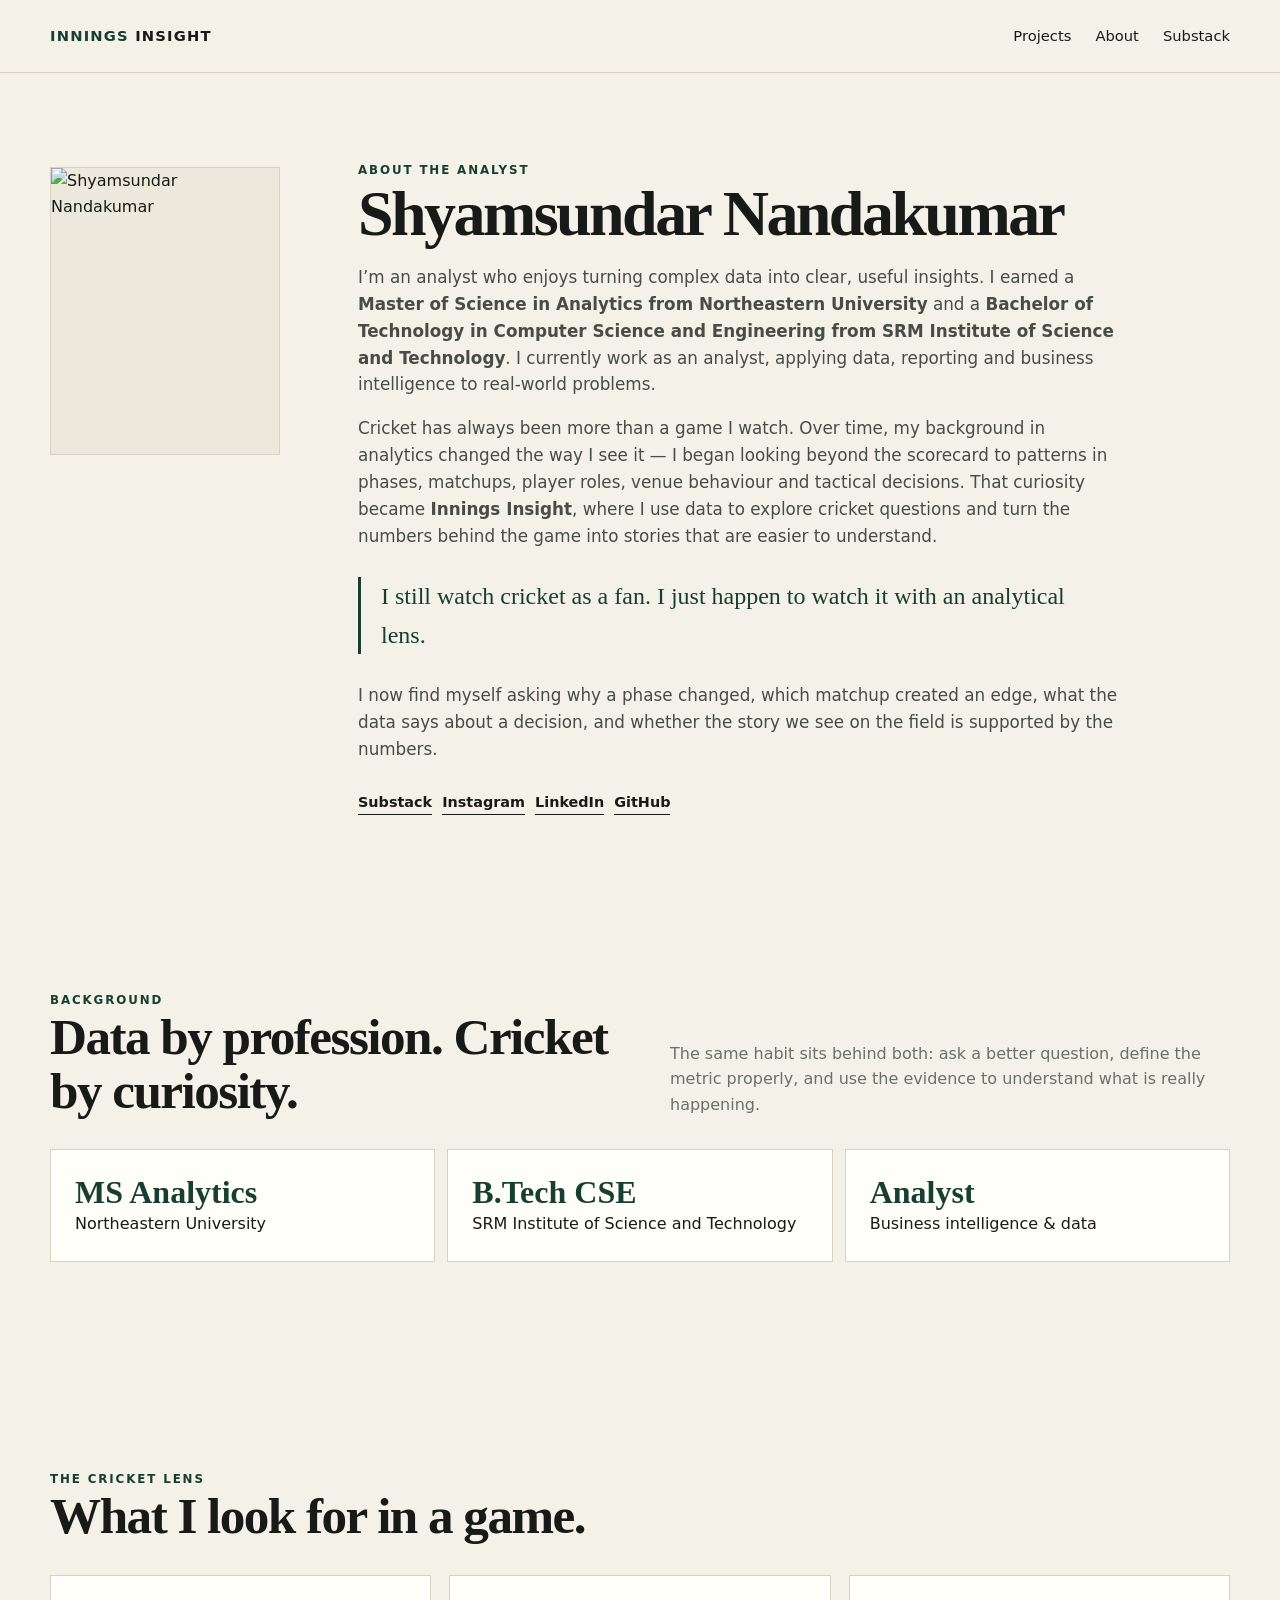
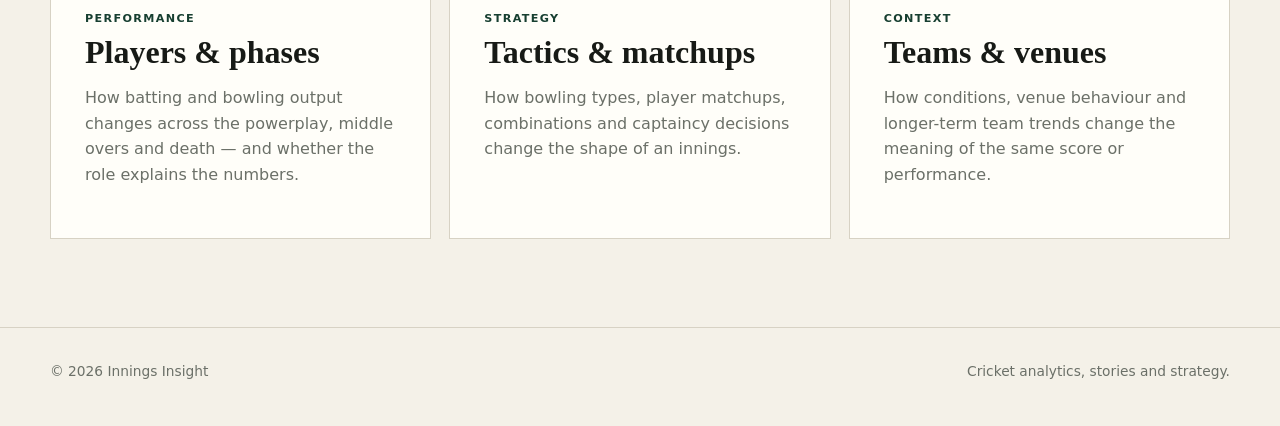
==== site/about.html @ 812b02ba "Bump portrait cache to final image" ====
<!doctype html><html lang="en"><head><meta charset="utf-8"><meta name="viewport" content="width=device-width,initial-scale=1"><title>About — Innings Insight</title><meta name="description" content="About Shyamsundar Nandakumar, analyst and creator of Innings Insight."><link rel="stylesheet" href="styles.css"><style>.about-copy>p,.about-copy>.quote{display:block!important}.about-copy h1:after{content:none!important;display:none!important}.about-grid{grid-template-columns:260px 1fr!important;gap:48px!important;align-items:start!important}.portrait{display:block!important;width:230px!important;height:288px!important;aspect-ratio:auto!important;object-fit:cover!important;object-position:center 30%!important;border:1px solid var(--line)!important;background:var(--paper-2)!important;margin-top:6px!important}.about-copy h1{font-size:clamp(3rem,5vw,5rem)!important}.about-copy p{max-width:760px}.quote{max-width:720px}@media(max-width:900px){.about-grid{grid-template-columns:1fr!important}.portrait{width:210px!important;height:263px!important;margin-bottom:10px!important}}</style></head><body><nav class="nav"><div class="wrap nav-inner"><a class="brand" href="index.html"><span>Innings</span> Insight</a><div class="nav-links"><a href="projects.html">Projects</a><a href="about.html">About</a><a href="https://inningsinsiders.substack.com/" target="_blank" rel="noreferrer">Substack</a></div></div></nav><main><section><div class="wrap about-grid"><div><img class="portrait" src="profile.jpg?v=5" alt="Shyamsundar Nandakumar"></div><div class="about-copy"><div class="eyebrow">About the analyst</div><h1>Shyamsundar Nandakumar</h1><p>I’m an analyst who enjoys turning complex data into clear, useful insights. I earned a <strong>Master of Science in Analytics from Northeastern University</strong> and a <strong>Bachelor of Technology in Computer Science and Engineering from SRM Institute of Science and Technology</strong>. I currently work as an analyst, applying data, reporting and business intelligence to real-world problems.</p><p>Cricket has always been more than a game I watch. Over time, my background in analytics changed the way I see it — I began looking beyond the scorecard to patterns in phases, matchups, player roles, venue behaviour and tactical decisions. That curiosity became <strong>Innings Insight</strong>, where I use data to explore cricket questions and turn the numbers behind the game into stories that are easier to understand.</p><div class="quote">I still watch cricket as a fan. I just happen to watch it with an analytical lens.</div><p>I now find myself asking why a phase changed, which matchup created an edge, what the data says about a decision, and whether the story we see on the field is supported by the numbers.</p><div class="social-row"><a href="https://inningsinsiders.substack.com/" target="_blank" rel="noreferrer">Substack</a><a href="https://www.instagram.com/inningsinsiders" target="_blank" rel="noreferrer">Instagram</a><a href="https://www.linkedin.com/in/shyamsundar-nandakumar/" target="_blank" rel="noreferrer">LinkedIn</a><a href="https://github.com/shyamsundar0910/innings-insight" target="_blank" rel="noreferrer">GitHub</a></div></div></div></section><section><div class="wrap"><div class="section-head"><div><div class="eyebrow">Background</div><h2>Data by profession. Cricket by curiosity.</h2></div><p>The same habit sits behind both: ask a better question, define the metric properly, and use the evidence to understand what is really happening.</p></div><div class="kpi-grid"><div class="kpi"><strong>MS Analytics</strong><span>Northeastern University</span></div><div class="kpi"><strong>B.Tech CSE</strong><span>SRM Institute of Science and Technology</span></div><div class="kpi"><strong>Analyst</strong><span>Business intelligence &amp; data</span></div></div></div></section><section><div class="wrap"><div class="section-head"><div><div class="eyebrow">The cricket lens</div><h2>What I look for in a game.</h2></div></div><div class="cards"><div class="panel"><div class="smallcaps">Performance</div><h3>Players &amp; phases</h3><p>How batting and bowling output changes across the powerplay, middle overs and death — and whether the role explains the numbers.</p></div><div class="panel"><div class="smallcaps">Strategy</div><h3>Tactics &amp; matchups</h3><p>How bowling types, player matchups, combinations and captaincy decisions change the shape of an innings.</p></div><div class="panel"><div class="smallcaps">Context</div><h3>Teams &amp; venues</h3><p>How conditions, venue behaviour and longer-term team trends change the meaning of the same score or performance.</p></div></div></div></section></main><footer class="footer"><div class="wrap footer-inner"><span>© 2026 Innings Insight</span><span>Cricket analytics, stories and strategy.</span></div></footer></body></html>
---- site/styles.css ----
:root {
  --paper: #f4f1e8;
  --paper-2: #ece8dc;
  --ink: #171a16;
  --muted: #6b7068;
  --green: #173f31;
  --green-2: #0f2e24;
  --line: #d7d2c4;
  --tan: #b99a6b;
  --white: #fffef9;
}
*{box-sizing:border-box}html{scroll-behavior:smooth}body{margin:0;font-family:Inter,ui-sans-serif,system-ui,-apple-system,BlinkMacSystemFont,"Segoe UI",sans-serif;background:var(--paper);color:var(--ink);line-height:1.6}a{color:inherit;text-decoration:none}img{max-width:100%;display:block}.wrap{width:min(1180px,calc(100% - 40px));margin:auto}.nav{position:sticky;top:0;z-index:20;background:rgba(244,241,232,.94);backdrop-filter:blur(12px);border-bottom:1px solid var(--line)}.nav-inner{height:72px;display:flex;align-items:center;justify-content:space-between;gap:24px}.brand{font-weight:800;letter-spacing:.08em;text-transform:uppercase;font-size:.92rem}.brand span{color:var(--green)}.nav-links{display:flex;gap:24px;font-size:.92rem}.nav-links a:hover{color:var(--green)}.hero{min-height:74vh;display:grid;place-items:center;border-bottom:1px solid var(--line);position:relative;overflow:hidden}.hero:before{content:"";position:absolute;inset:0;background-image:linear-gradient(rgba(23,63,49,.06) 1px,transparent 1px),linear-gradient(90deg,rgba(23,63,49,.06) 1px,transparent 1px);background-size:42px 42px;mask-image:linear-gradient(to bottom,rgba(0,0,0,.7),transparent 88%)}.hero-content{position:relative;padding:90px 0;max-width:920px}.eyebrow{text-transform:uppercase;letter-spacing:.16em;font-size:.74rem;font-weight:800;color:var(--green)}h1,h2,h3{font-family:Georgia,"Times New Roman",serif;line-height:1.05;margin:0}.hero h1{font-size:clamp(3.4rem,8vw,7.3rem);max-width:900px;letter-spacing:-.045em}.hero p{font-size:clamp(1.05rem,2vw,1.35rem);max-width:680px;color:#3d423d;margin:28px 0 34px}.actions{display:flex;flex-wrap:wrap;gap:12px}.btn{display:inline-flex;align-items:center;justify-content:center;min-height:46px;padding:0 20px;border:1px solid var(--green);font-weight:750;font-size:.9rem}.btn.primary{background:var(--green);color:var(--white)}.btn:hover{transform:translateY(-1px)}section{padding:88px 0}.section-head{display:flex;justify-content:space-between;align-items:end;gap:20px;margin-bottom:32px}.section-head h2{font-size:clamp(2.2rem,4vw,4rem);letter-spacing:-.03em}.section-head p{max-width:560px;color:var(--muted);margin:0}.feature{display:grid;grid-template-columns:1.35fr 1fr;border:1px solid var(--line);background:var(--white)}.feature-art{min-height:420px;background:linear-gradient(135deg,#102f25,#214f3f 50%,#c3a77e);position:relative;overflow:hidden}.feature-art:before,.feature-art:after{content:"";position:absolute;border:2px solid rgba(255,255,255,.65);border-radius:50%;width:420px;height:420px;left:50%;top:50%;transform:translate(-50%,-50%)}.feature-art:after{width:12px;height:12px;background:#fff;border:0}.feature-copy{padding:46px}.feature-copy h3{font-size:clamp(2rem,3vw,3.2rem);margin:12px 0 20px}.feature-copy p{color:var(--muted)}.stat{display:inline-flex;gap:8px;align-items:baseline;margin:18px 0 26px}.stat strong{font-family:Georgia,serif;font-size:2.4rem;color:var(--green)}.stat span{font-size:.84rem;color:var(--muted)}.cards{display:grid;grid-template-columns:repeat(3,1fr);gap:18px}.card{background:var(--white);border:1px solid var(--line);display:flex;flex-direction:column;min-height:390px;transition:.18s ease}.card:hover{transform:translateY(-3px);box-shadow:0 10px 24px rgba(16,34,27,.07)}.card-cover{height:180px;background:var(--green);padding:18px;display:flex;align-items:end;color:white;position:relative;overflow:hidden}.card-cover:after{content:"";position:absolute;width:190px;height:190px;border:1px solid rgba(255,255,255,.25);border-radius:50%;right:-40px;top:-40px}.cover-b{background:#2f3b37}.cover-c{background:#6c5438}.cover-d{background:#223f52}.cover-e{background:#4c3f2d}.cover-f{background:#2b332d}.tag{position:relative;z-index:1;font-size:.68rem;text-transform:uppercase;letter-spacing:.12em;font-weight:800}.card-body{padding:22px;display:flex;flex-direction:column;flex:1}.card-body h3{font-size:1.55rem;margin-bottom:12px}.card-body p{color:var(--muted);font-size:.94rem}.card-link{margin-top:auto;font-size:.86rem;font-weight:800;color:var(--green)}.split{display:grid;grid-template-columns:1fr 1fr;gap:18px}.panel{border:1px solid var(--line);background:var(--white);padding:34px}.panel h3{font-size:2rem;margin:8px 0 14px}.panel p{color:var(--muted)}.about-grid{display:grid;grid-template-columns:280px 1fr;gap:56px;align-items:start}.portrait{width:240px;height:300px;aspect-ratio:4/5;object-fit:cover;object-position:center 20%;border:1px solid var(--line);background:var(--paper-2)}.about-copy h1{font-size:clamp(3rem,6vw,5.6rem);letter-spacing:-.04em}.about-copy p{color:#474c46;font-size:1.05rem}.quote{border-left:3px solid var(--green);padding-left:20px;font-family:Georgia,serif;font-size:1.5rem;color:var(--green);margin:28px 0}.social-row{display:flex;flex-wrap:wrap;gap:10px;margin-top:22px}.social-row a{border-bottom:1px solid var(--ink);font-weight:700;font-size:.9rem}.project-hero{padding:86px 0 56px;border-bottom:1px solid var(--line)}.project-hero h1{font-size:clamp(3rem,7vw,6rem);max-width:900px;letter-spacing:-.045em}.project-hero p{max-width:720px;color:var(--muted);font-size:1.1rem}.article{max-width:820px;margin:auto}.article h2{font-size:2.2rem;margin-top:46px}.article p,.article li{font-size:1.05rem;color:#3f443f}.kpi-grid{display:grid;grid-template-columns:repeat(3,1fr);gap:12px;margin:32px 0}.kpi{padding:24px;border:1px solid var(--line);background:var(--white)}.kpi strong{font:700 2rem Georgia,serif;color:var(--green);display:block}.footer{border-top:1px solid var(--line);padding:32px 0 44px;color:var(--muted);font-size:.86rem}.footer-inner{display:flex;justify-content:space-between;gap:20px;flex-wrap:wrap}.smallcaps{text-transform:uppercase;letter-spacing:.12em;font-size:.7rem;font-weight:800;color:var(--green)}
.about-copy>p,.about-copy>.quote{display:none}.about-copy h1:after{content:"I’m an analyst who enjoys turning complex data into clear, useful insights. I earned a Master of Science in Analytics from Northeastern University and a Bachelor of Technology in Computer Science and Engineering from SRM Institute of Science and Technology. I currently work as an analyst, applying data, reporting and business intelligence to real-world problems.\A\ACricket has always been more than a game I watch. Over time, my background in analytics changed the way I see it — I began looking beyond the scorecard to patterns in phases, matchups, player roles, venue behaviour and tactical decisions. That curiosity became Innings Insight, where I use data to explore cricket questions and turn the numbers behind the game into stories that are easier to understand.\A\AI still watch cricket as a fan first, but now I also watch it through an analytical lens: asking why a phase changed, which matchup created an edge, what the data says about a decision, and whether the story we see on the field is supported by the numbers.";display:block;white-space:pre-line;font-family:Inter,ui-sans-serif,system-ui,-apple-system,BlinkMacSystemFont,"Segoe UI",sans-serif;font-size:1.05rem;font-weight:400;line-height:1.75;letter-spacing:0;color:#474c46;margin-top:28px;max-width:760px}.about-copy .social-row{margin-top:28px}
@media(max-width:900px){.cards{grid-template-columns:1fr 1fr}.feature,.about-grid,.split{grid-template-columns:1fr}.feature-art{min-height:300px}.nav-links{gap:14px}.about-grid{gap:28px}.portrait{width:220px;height:275px;max-height:none}}@media(max-width:620px){.wrap{width:min(100% - 24px,1180px)}.nav-inner{height:62px}.nav-links a:nth-child(3){display:none}.hero{min-height:68vh}.cards,.kpi-grid{grid-template-columns:1fr}section{padding:62px 0}.feature-copy{padding:28px}.hero h1{font-size:3.4rem}.project-hero h1{font-size:3.2rem}}
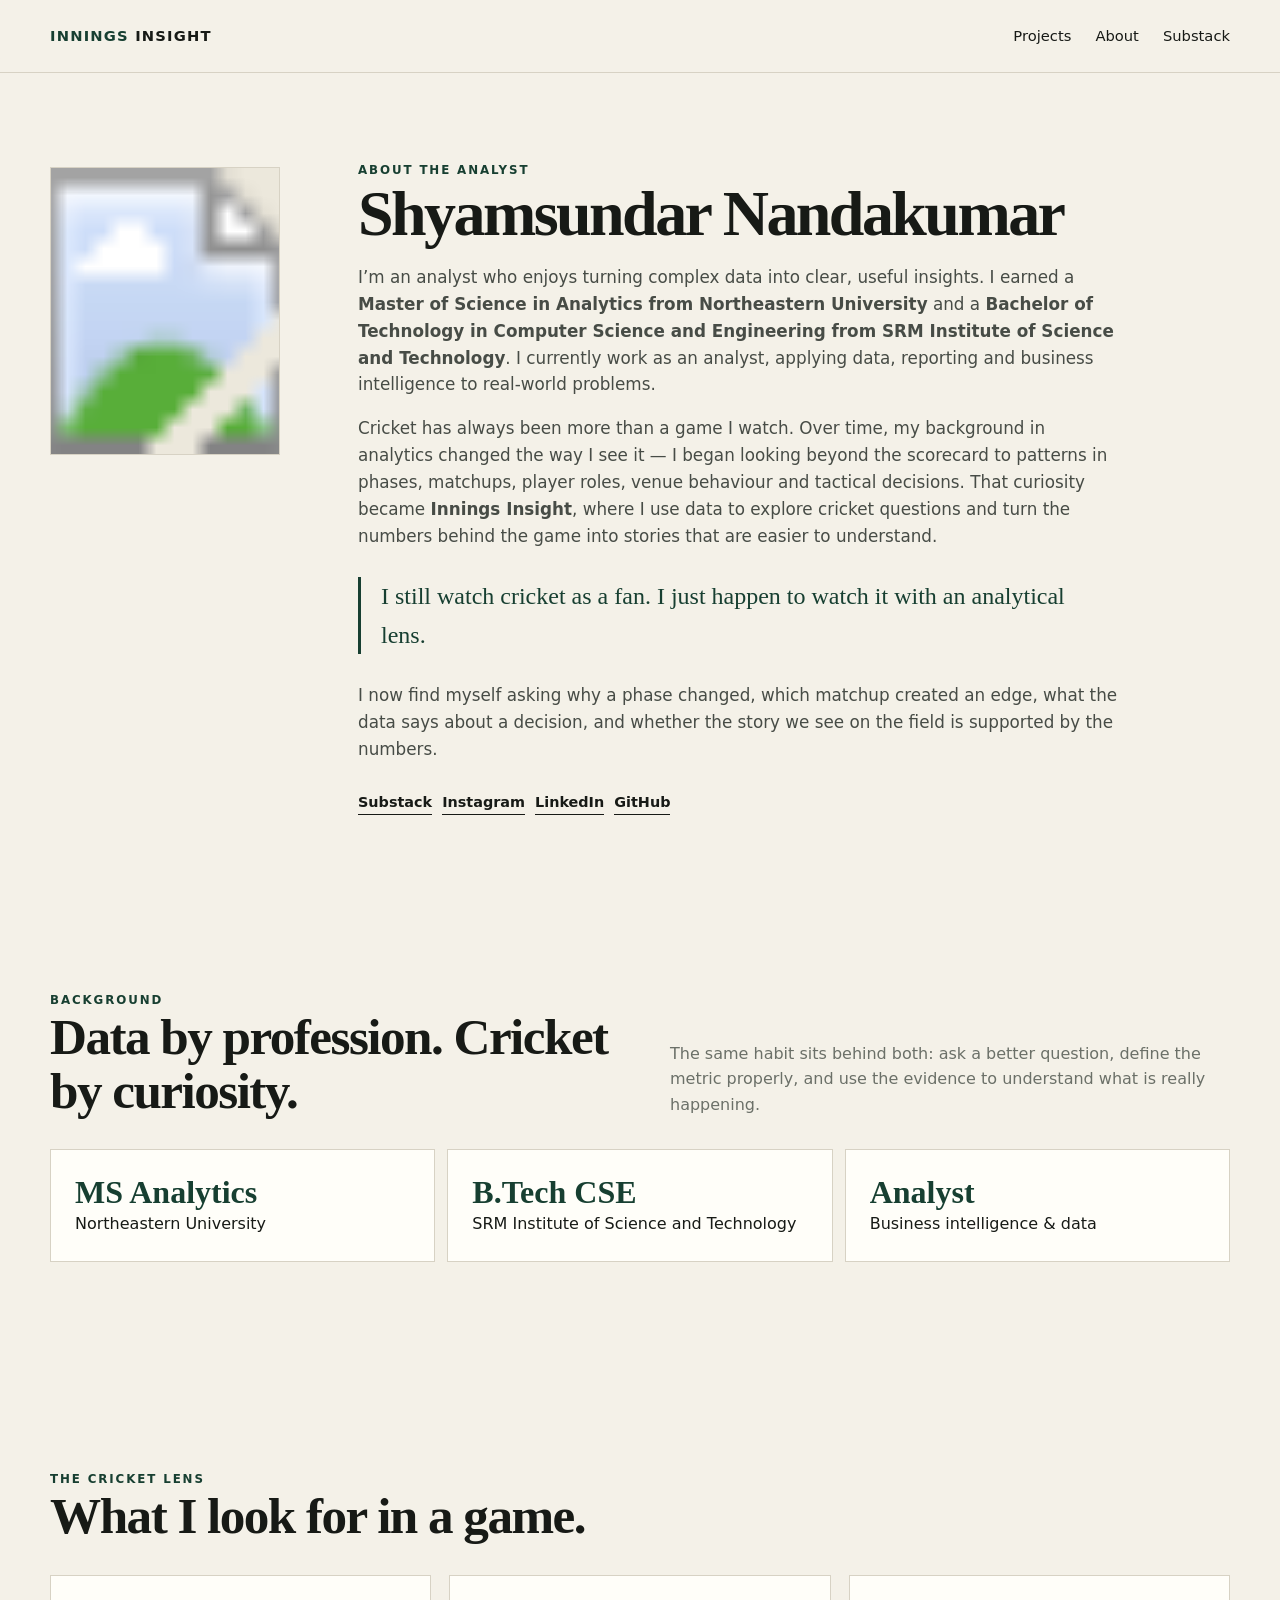
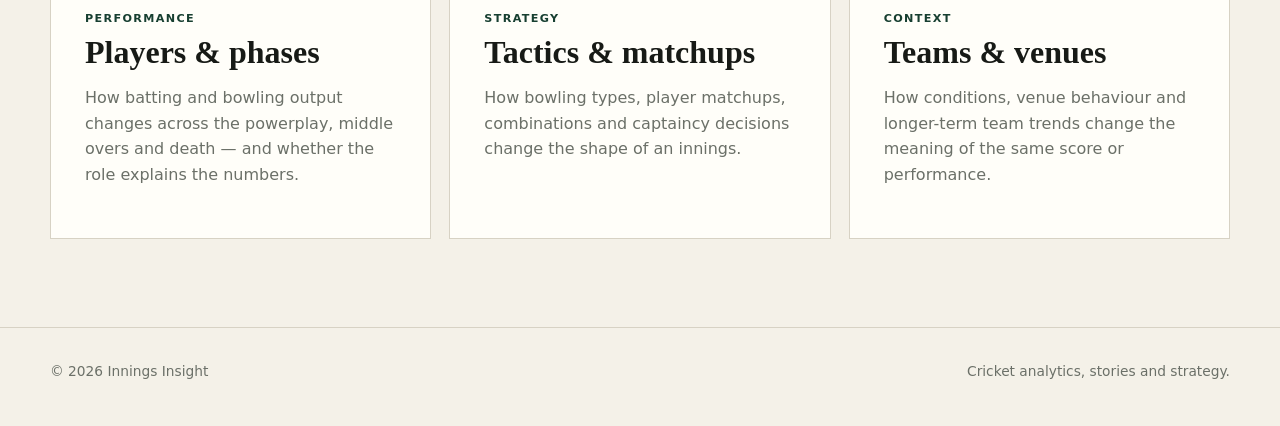
==== commit 8125adde: "Temporary image path rollback" ====
--- a/site/about.html
+++ b/site/about.html
@@ -1 +1 @@
-<!doctype html><html lang="en"><head><meta charset="utf-8"><meta name="viewport" content="width=device-width,initial-scale=1"><title>About — Innings Insight</title><meta name="description" content="About Shyamsundar Nandakumar, analyst and creator of Innings Insight."><link rel="stylesheet" href="styles.css"><style>.about-copy>p,.about-copy>.quote{display:block!important}.about-copy h1:after{content:none!important;display:none!important}.about-grid{grid-template-columns:260px 1fr!important;gap:48px!important;align-items:start!important}.portrait{display:block!important;width:230px!important;height:288px!important;aspect-ratio:auto!important;object-fit:cover!important;object-position:center 30%!important;border:1px solid var(--line)!important;background:var(--paper-2)!important;margin-top:6px!important}.about-copy h1{font-size:clamp(3rem,5vw,5rem)!important}.about-copy p{max-width:760px}.quote{max-width:720px}@media(max-width:900px){.about-grid{grid-template-columns:1fr!important}.portrait{width:210px!important;height:263px!important;margin-bottom:10px!important}}</style></head><body><nav class="nav"><div class="wrap nav-inner"><a class="brand" href="index.html"><span>Innings</span> Insight</a><div class="nav-links"><a href="projects.html">Projects</a><a href="about.html">About</a><a href="https://inningsinsiders.substack.com/" target="_blank" rel="noreferrer">Substack</a></div></div></nav><main><section><div class="wrap about-grid"><div><img class="portrait" src="profile.jpg?v=5" alt="Shyamsundar Nandakumar"></div><div class="about-copy"><div class="eyebrow">About the analyst</div><h1>Shyamsundar Nandakumar</h1><p>I’m an analyst who enjoys turning complex data into clear, useful insights. I earned a <strong>Master of Science in Analytics from Northeastern University</strong> and a <strong>Bachelor of Technology in Computer Science and Engineering from SRM Institute of Science and Technology</strong>. I currently work as an analyst, applying data, reporting and business intelligence to real-world problems.</p><p>Cricket has always been more than a game I watch. Over time, my background in analytics changed the way I see it — I began looking beyond the scorecard to patterns in phases, matchups, player roles, venue behaviour and tactical decisions. That curiosity became <strong>Innings Insight</strong>, where I use data to explore cricket questions and turn the numbers behind the game into stories that are easier to understand.</p><div class="quote">I still watch cricket as a fan. I just happen to watch it with an analytical lens.</div><p>I now find myself asking why a phase changed, which matchup created an edge, what the data says about a decision, and whether the story we see on the field is supported by the numbers.</p><div class="social-row"><a href="https://inningsinsiders.substack.com/" target="_blank" rel="noreferrer">Substack</a><a href="https://www.instagram.com/inningsinsiders" target="_blank" rel="noreferrer">Instagram</a><a href="https://www.linkedin.com/in/shyamsundar-nandakumar/" target="_blank" rel="noreferrer">LinkedIn</a><a href="https://github.com/shyamsundar0910/innings-insight" target="_blank" rel="noreferrer">GitHub</a></div></div></div></section><section><div class="wrap"><div class="section-head"><div><div class="eyebrow">Background</div><h2>Data by profession. Cricket by curiosity.</h2></div><p>The same habit sits behind both: ask a better question, define the metric properly, and use the evidence to understand what is really happening.</p></div><div class="kpi-grid"><div class="kpi"><strong>MS Analytics</strong><span>Northeastern University</span></div><div class="kpi"><strong>B.Tech CSE</strong><span>SRM Institute of Science and Technology</span></div><div class="kpi"><strong>Analyst</strong><span>Business intelligence &amp; data</span></div></div></div></section><section><div class="wrap"><div class="section-head"><div><div class="eyebrow">The cricket lens</div><h2>What I look for in a game.</h2></div></div><div class="cards"><div class="panel"><div class="smallcaps">Performance</div><h3>Players &amp; phases</h3><p>How batting and bowling output changes across the powerplay, middle overs and death — and whether the role explains the numbers.</p></div><div class="panel"><div class="smallcaps">Strategy</div><h3>Tactics &amp; matchups</h3><p>How bowling types, player matchups, combinations and captaincy decisions change the shape of an innings.</p></div><div class="panel"><div class="smallcaps">Context</div><h3>Teams &amp; venues</h3><p>How conditions, venue behaviour and longer-term team trends change the meaning of the same score or performance.</p></div></div></div></section></main><footer class="footer"><div class="wrap footer-inner"><span>© 2026 Innings Insight</span><span>Cricket analytics, stories and strategy.</span></div></footer></body></html>+<!doctype html><html lang="en"><head><meta charset="utf-8"><meta name="viewport" content="width=device-width,initial-scale=1"><title>About — Innings Insight</title><meta name="description" content="About Shyamsundar Nandakumar, analyst and creator of Innings Insight."><link rel="stylesheet" href="styles.css"><style>.about-copy>p,.about-copy>.quote{display:block!important}.about-copy h1:after{content:none!important;display:none!important}.about-grid{grid-template-columns:260px 1fr!important;gap:48px!important;align-items:start!important}.portrait{display:block!important;width:230px!important;height:288px!important;aspect-ratio:auto!important;object-fit:cover!important;object-position:center 30%!important;border:1px solid var(--line)!important;background:var(--paper-2)!important;margin-top:6px!important}.about-copy h1{font-size:clamp(3rem,5vw,5rem)!important}.about-copy p{max-width:760px}.quote{max-width:720px}@media(max-width:900px){.about-grid{grid-template-columns:1fr!important}.portrait{width:210px!important;height:263px!important;margin-bottom:10px!important}}</style></head><body><nav class="nav"><div class="wrap nav-inner"><a class="brand" href="index.html"><span>Innings</span> Insight</a><div class="nav-links"><a href="projects.html">Projects</a><a href="about.html">About</a><a href="https://inningsinsiders.substack.com/" target="_blank" rel="noreferrer">Substack</a></div></div></nav><main><section><div class="wrap about-grid"><div><img class="portrait" src="profile.svg?v=99" alt="Shyamsundar Nandakumar"></div><div class="about-copy"><div class="eyebrow">About the analyst</div><h1>Shyamsundar Nandakumar</h1><p>I’m an analyst who enjoys turning complex data into clear, useful insights. I earned a <strong>Master of Science in Analytics from Northeastern University</strong> and a <strong>Bachelor of Technology in Computer Science and Engineering from SRM Institute of Science and Technology</strong>. I currently work as an analyst, applying data, reporting and business intelligence to real-world problems.</p><p>Cricket has always been more than a game I watch. Over time, my background in analytics changed the way I see it — I began looking beyond the scorecard to patterns in phases, matchups, player roles, venue behaviour and tactical decisions. That curiosity became <strong>Innings Insight</strong>, where I use data to explore cricket questions and turn the numbers behind the game into stories that are easier to understand.</p><div class="quote">I still watch cricket as a fan. I just happen to watch it with an analytical lens.</div><p>I now find myself asking why a phase changed, which matchup created an edge, what the data says about a decision, and whether the story we see on the field is supported by the numbers.</p><div class="social-row"><a href="https://inningsinsiders.substack.com/" target="_blank" rel="noreferrer">Substack</a><a href="https://www.instagram.com/inningsinsiders" target="_blank" rel="noreferrer">Instagram</a><a href="https://www.linkedin.com/in/shyamsundar-nandakumar/" target="_blank" rel="noreferrer">LinkedIn</a><a href="https://github.com/shyamsundar0910/innings-insight" target="_blank" rel="noreferrer">GitHub</a></div></div></div></section><section><div class="wrap"><div class="section-head"><div><div class="eyebrow">Background</div><h2>Data by profession. Cricket by curiosity.</h2></div><p>The same habit sits behind both: ask a better question, define the metric properly, and use the evidence to understand what is really happening.</p></div><div class="kpi-grid"><div class="kpi"><strong>MS Analytics</strong><span>Northeastern University</span></div><div class="kpi"><strong>B.Tech CSE</strong><span>SRM Institute of Science and Technology</span></div><div class="kpi"><strong>Analyst</strong><span>Business intelligence &amp; data</span></div></div></div></section><section><div class="wrap"><div class="section-head"><div><div class="eyebrow">The cricket lens</div><h2>What I look for in a game.</h2></div></div><div class="cards"><div class="panel"><div class="smallcaps">Performance</div><h3>Players &amp; phases</h3><p>How batting and bowling output changes across the powerplay, middle overs and death — and whether the role explains the numbers.</p></div><div class="panel"><div class="smallcaps">Strategy</div><h3>Tactics &amp; matchups</h3><p>How bowling types, player matchups, combinations and captaincy decisions change the shape of an innings.</p></div><div class="panel"><div class="smallcaps">Context</div><h3>Teams &amp; venues</h3><p>How conditions, venue behaviour and longer-term team trends change the meaning of the same score or performance.</p></div></div></div></section></main><footer class="footer"><div class="wrap footer-inner"><span>© 2026 Innings Insight</span><span>Cricket analytics, stories and strategy.</span></div></footer></body></html>
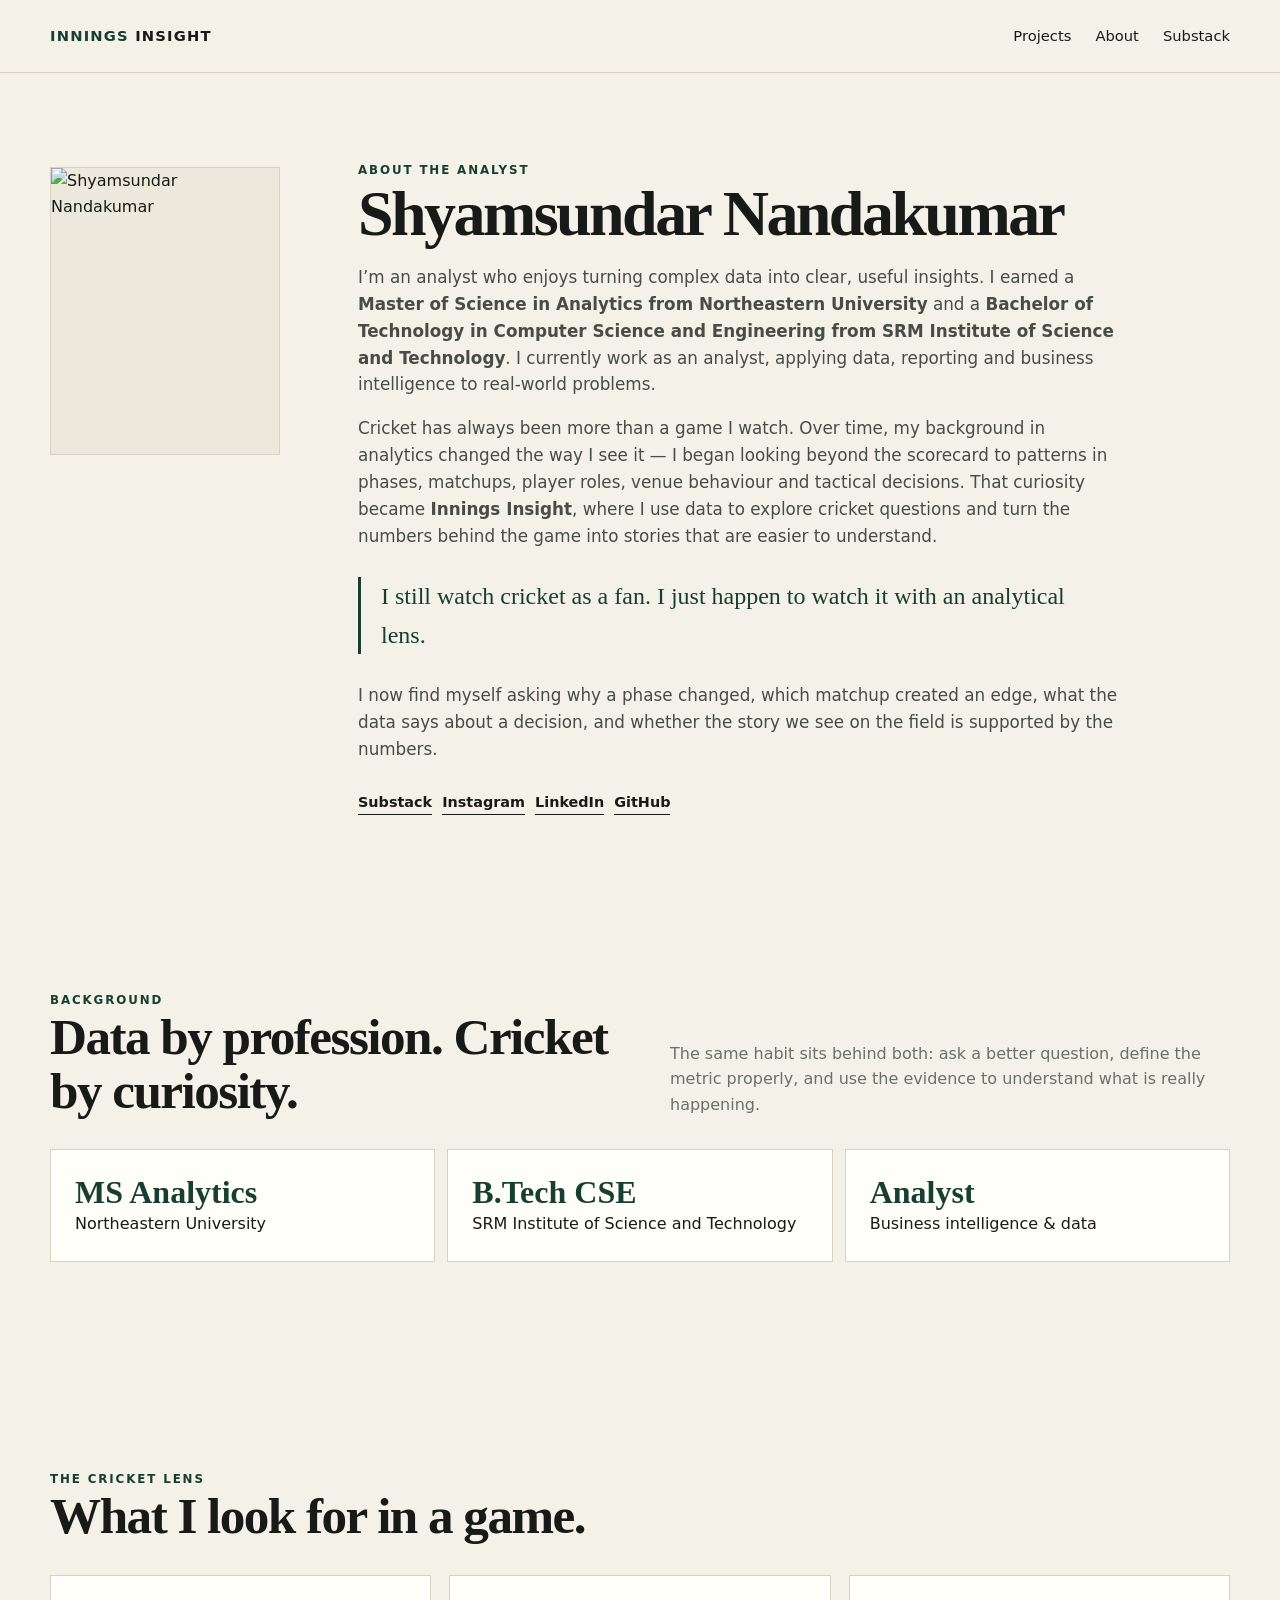
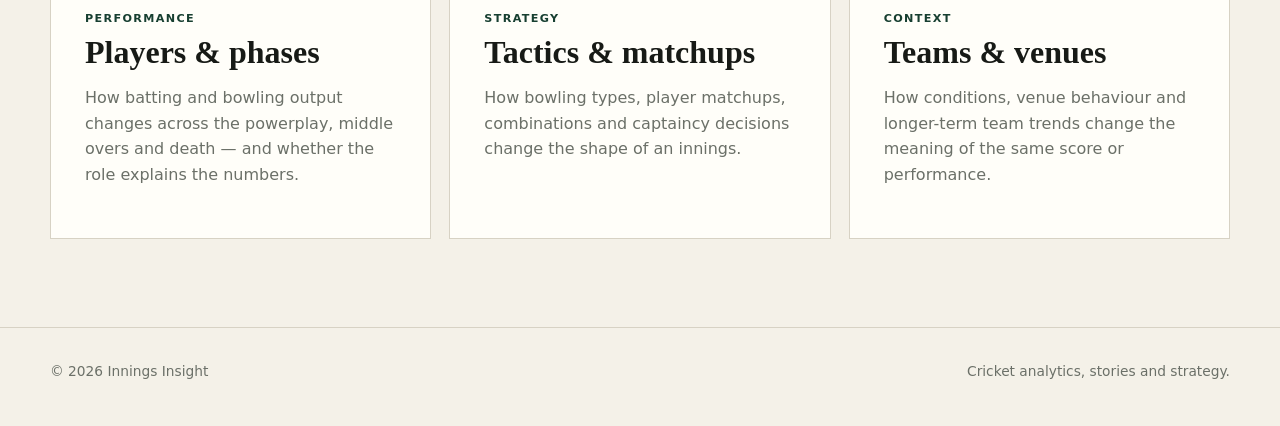
==== commit c9443ce2: "Final portrait cache refresh" ====
--- a/site/about.html
+++ b/site/about.html
@@ -1 +1 @@
-<!doctype html><html lang="en"><head><meta charset="utf-8"><meta name="viewport" content="width=device-width,initial-scale=1"><title>About — Innings Insight</title><meta name="description" content="About Shyamsundar Nandakumar, analyst and creator of Innings Insight."><link rel="stylesheet" href="styles.css"><style>.about-copy>p,.about-copy>.quote{display:block!important}.about-copy h1:after{content:none!important;display:none!important}.about-grid{grid-template-columns:260px 1fr!important;gap:48px!important;align-items:start!important}.portrait{display:block!important;width:230px!important;height:288px!important;aspect-ratio:auto!important;object-fit:cover!important;object-position:center 30%!important;border:1px solid var(--line)!important;background:var(--paper-2)!important;margin-top:6px!important}.about-copy h1{font-size:clamp(3rem,5vw,5rem)!important}.about-copy p{max-width:760px}.quote{max-width:720px}@media(max-width:900px){.about-grid{grid-template-columns:1fr!important}.portrait{width:210px!important;height:263px!important;margin-bottom:10px!important}}</style></head><body><nav class="nav"><div class="wrap nav-inner"><a class="brand" href="index.html"><span>Innings</span> Insight</a><div class="nav-links"><a href="projects.html">Projects</a><a href="about.html">About</a><a href="https://inningsinsiders.substack.com/" target="_blank" rel="noreferrer">Substack</a></div></div></nav><main><section><div class="wrap about-grid"><div><img class="portrait" src="profile.svg?v=99" alt="Shyamsundar Nandakumar"></div><div class="about-copy"><div class="eyebrow">About the analyst</div><h1>Shyamsundar Nandakumar</h1><p>I’m an analyst who enjoys turning complex data into clear, useful insights. I earned a <strong>Master of Science in Analytics from Northeastern University</strong> and a <strong>Bachelor of Technology in Computer Science and Engineering from SRM Institute of Science and Technology</strong>. I currently work as an analyst, applying data, reporting and business intelligence to real-world problems.</p><p>Cricket has always been more than a game I watch. Over time, my background in analytics changed the way I see it — I began looking beyond the scorecard to patterns in phases, matchups, player roles, venue behaviour and tactical decisions. That curiosity became <strong>Innings Insight</strong>, where I use data to explore cricket questions and turn the numbers behind the game into stories that are easier to understand.</p><div class="quote">I still watch cricket as a fan. I just happen to watch it with an analytical lens.</div><p>I now find myself asking why a phase changed, which matchup created an edge, what the data says about a decision, and whether the story we see on the field is supported by the numbers.</p><div class="social-row"><a href="https://inningsinsiders.substack.com/" target="_blank" rel="noreferrer">Substack</a><a href="https://www.instagram.com/inningsinsiders" target="_blank" rel="noreferrer">Instagram</a><a href="https://www.linkedin.com/in/shyamsundar-nandakumar/" target="_blank" rel="noreferrer">LinkedIn</a><a href="https://github.com/shyamsundar0910/innings-insight" target="_blank" rel="noreferrer">GitHub</a></div></div></div></section><section><div class="wrap"><div class="section-head"><div><div class="eyebrow">Background</div><h2>Data by profession. Cricket by curiosity.</h2></div><p>The same habit sits behind both: ask a better question, define the metric properly, and use the evidence to understand what is really happening.</p></div><div class="kpi-grid"><div class="kpi"><strong>MS Analytics</strong><span>Northeastern University</span></div><div class="kpi"><strong>B.Tech CSE</strong><span>SRM Institute of Science and Technology</span></div><div class="kpi"><strong>Analyst</strong><span>Business intelligence &amp; data</span></div></div></div></section><section><div class="wrap"><div class="section-head"><div><div class="eyebrow">The cricket lens</div><h2>What I look for in a game.</h2></div></div><div class="cards"><div class="panel"><div class="smallcaps">Performance</div><h3>Players &amp; phases</h3><p>How batting and bowling output changes across the powerplay, middle overs and death — and whether the role explains the numbers.</p></div><div class="panel"><div class="smallcaps">Strategy</div><h3>Tactics &amp; matchups</h3><p>How bowling types, player matchups, combinations and captaincy decisions change the shape of an innings.</p></div><div class="panel"><div class="smallcaps">Context</div><h3>Teams &amp; venues</h3><p>How conditions, venue behaviour and longer-term team trends change the meaning of the same score or performance.</p></div></div></div></section></main><footer class="footer"><div class="wrap footer-inner"><span>© 2026 Innings Insight</span><span>Cricket analytics, stories and strategy.</span></div></footer></body></html>+<!doctype html><html lang="en"><head><meta charset="utf-8"><meta name="viewport" content="width=device-width,initial-scale=1"><title>About — Innings Insight</title><meta name="description" content="About Shyamsundar Nandakumar, analyst and creator of Innings Insight."><link rel="stylesheet" href="styles.css"><style>.about-copy>p,.about-copy>.quote{display:block!important}.about-copy h1:after{content:none!important;display:none!important}.about-grid{grid-template-columns:260px 1fr!important;gap:48px!important;align-items:start!important}.portrait{display:block!important;width:230px!important;height:288px!important;aspect-ratio:auto!important;object-fit:cover!important;object-position:center 30%!important;border:1px solid var(--line)!important;background:var(--paper-2)!important;margin-top:6px!important}.about-copy h1{font-size:clamp(3rem,5vw,5rem)!important}.about-copy p{max-width:760px}.quote{max-width:720px}@media(max-width:900px){.about-grid{grid-template-columns:1fr!important}.portrait{width:210px!important;height:263px!important;margin-bottom:10px!important}}</style></head><body><nav class="nav"><div class="wrap nav-inner"><a class="brand" href="index.html"><span>Innings</span> Insight</a><div class="nav-links"><a href="projects.html">Projects</a><a href="about.html">About</a><a href="https://inningsinsiders.substack.com/" target="_blank" rel="noreferrer">Substack</a></div></div></nav><main><section><div class="wrap about-grid"><div><img class="portrait" src="profile.jpg?v=8" alt="Shyamsundar Nandakumar"></div><div class="about-copy"><div class="eyebrow">About the analyst</div><h1>Shyamsundar Nandakumar</h1><p>I’m an analyst who enjoys turning complex data into clear, useful insights. I earned a <strong>Master of Science in Analytics from Northeastern University</strong> and a <strong>Bachelor of Technology in Computer Science and Engineering from SRM Institute of Science and Technology</strong>. I currently work as an analyst, applying data, reporting and business intelligence to real-world problems.</p><p>Cricket has always been more than a game I watch. Over time, my background in analytics changed the way I see it — I began looking beyond the scorecard to patterns in phases, matchups, player roles, venue behaviour and tactical decisions. That curiosity became <strong>Innings Insight</strong>, where I use data to explore cricket questions and turn the numbers behind the game into stories that are easier to understand.</p><div class="quote">I still watch cricket as a fan. I just happen to watch it with an analytical lens.</div><p>I now find myself asking why a phase changed, which matchup created an edge, what the data says about a decision, and whether the story we see on the field is supported by the numbers.</p><div class="social-row"><a href="https://inningsinsiders.substack.com/" target="_blank" rel="noreferrer">Substack</a><a href="https://www.instagram.com/inningsinsiders" target="_blank" rel="noreferrer">Instagram</a><a href="https://www.linkedin.com/in/shyamsundar-nandakumar/" target="_blank" rel="noreferrer">LinkedIn</a><a href="https://github.com/shyamsundar0910/innings-insight" target="_blank" rel="noreferrer">GitHub</a></div></div></div></section><section><div class="wrap"><div class="section-head"><div><div class="eyebrow">Background</div><h2>Data by profession. Cricket by curiosity.</h2></div><p>The same habit sits behind both: ask a better question, define the metric properly, and use the evidence to understand what is really happening.</p></div><div class="kpi-grid"><div class="kpi"><strong>MS Analytics</strong><span>Northeastern University</span></div><div class="kpi"><strong>B.Tech CSE</strong><span>SRM Institute of Science and Technology</span></div><div class="kpi"><strong>Analyst</strong><span>Business intelligence &amp; data</span></div></div></div></section><section><div class="wrap"><div class="section-head"><div><div class="eyebrow">The cricket lens</div><h2>What I look for in a game.</h2></div></div><div class="cards"><div class="panel"><div class="smallcaps">Performance</div><h3>Players &amp; phases</h3><p>How batting and bowling output changes across the powerplay, middle overs and death — and whether the role explains the numbers.</p></div><div class="panel"><div class="smallcaps">Strategy</div><h3>Tactics &amp; matchups</h3><p>How bowling types, player matchups, combinations and captaincy decisions change the shape of an innings.</p></div><div class="panel"><div class="smallcaps">Context</div><h3>Teams &amp; venues</h3><p>How conditions, venue behaviour and longer-term team trends change the meaning of the same score or performance.</p></div></div></div></section></main><footer class="footer"><div class="wrap footer-inner"><span>© 2026 Innings Insight</span><span>Cricket analytics, stories and strategy.</span></div></footer></body></html>
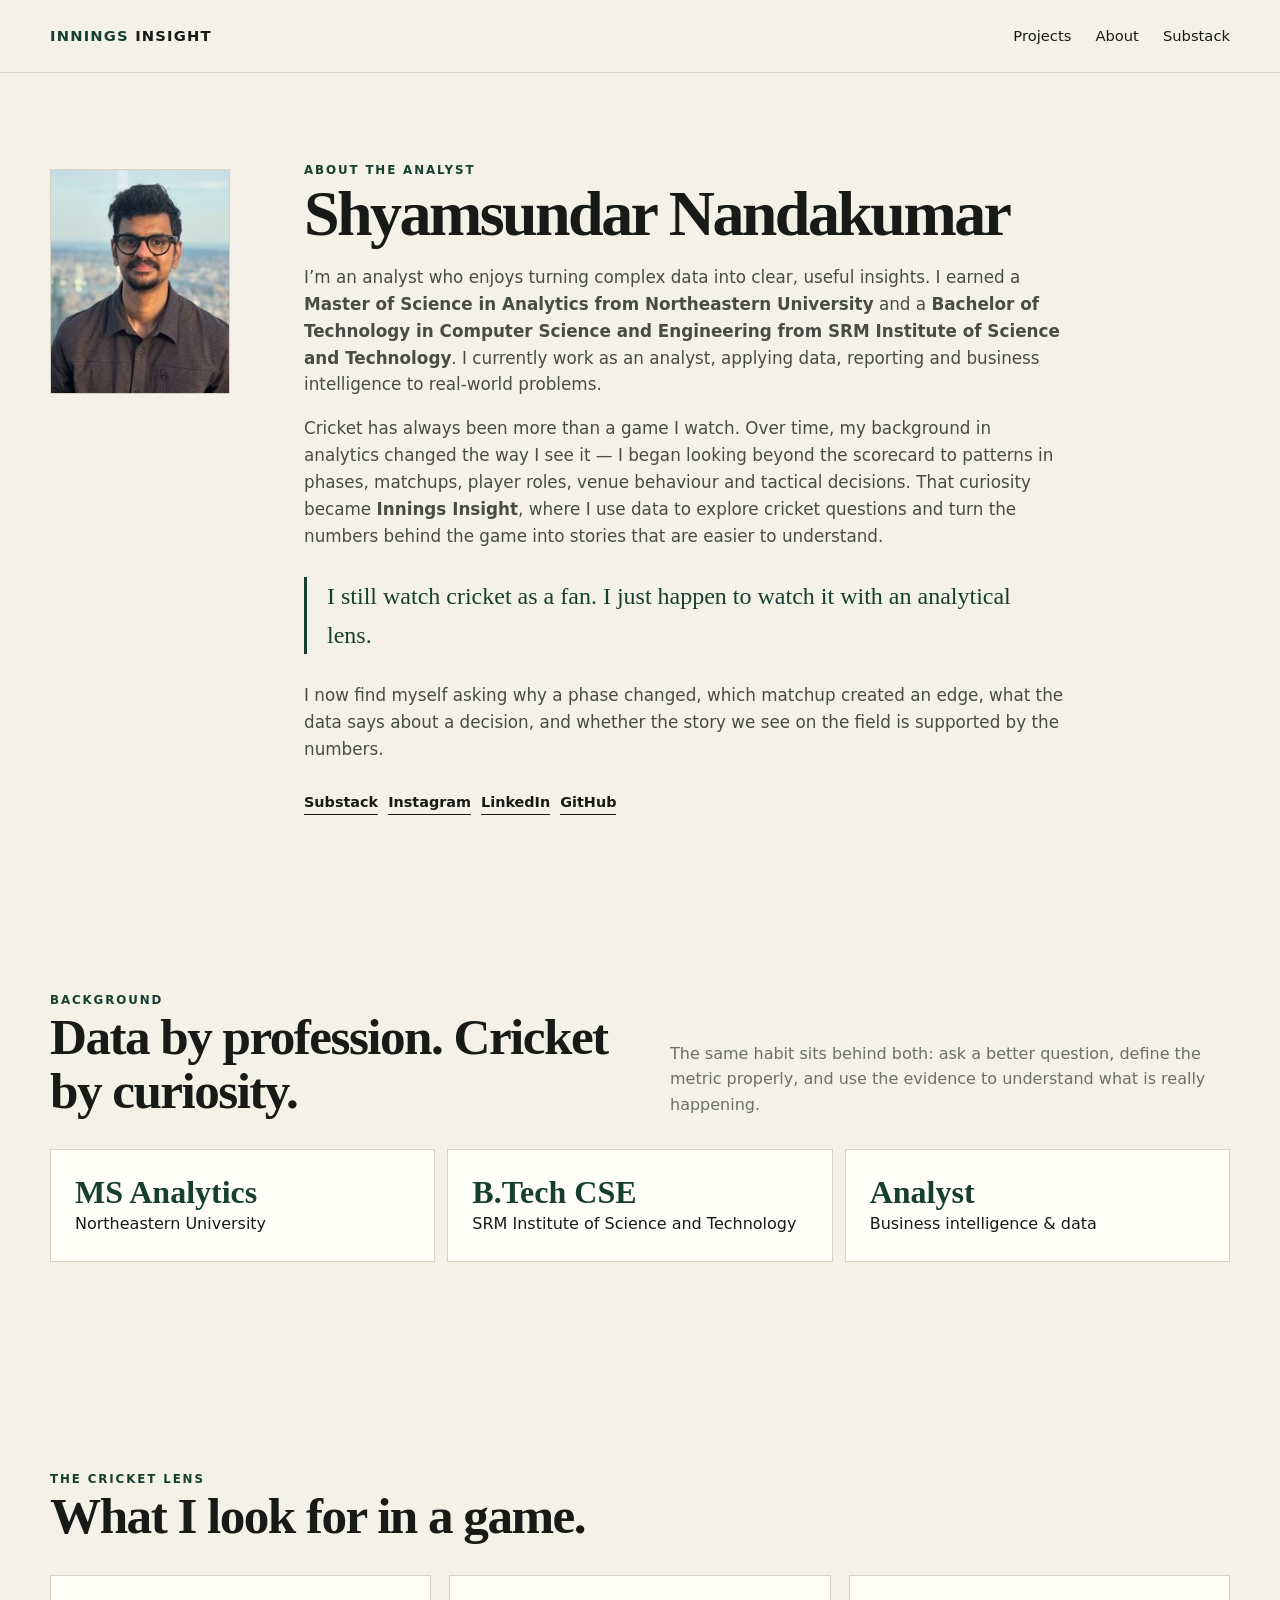
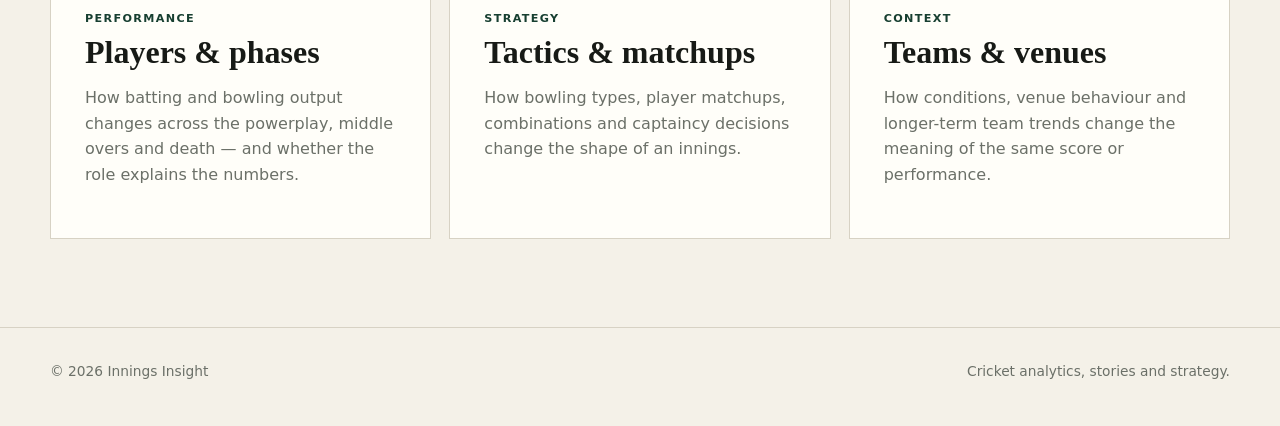
==== commit f90a2593: "Use sharp passport portrait on About page" ====
--- a/site/about.html
+++ b/site/about.html
@@ -1 +1 @@
-<!doctype html><html lang="en"><head><meta charset="utf-8"><meta name="viewport" content="width=device-width,initial-scale=1"><title>About — Innings Insight</title><meta name="description" content="About Shyamsundar Nandakumar, analyst and creator of Innings Insight."><link rel="stylesheet" href="styles.css"><style>.about-copy>p,.about-copy>.quote{display:block!important}.about-copy h1:after{content:none!important;display:none!important}.about-grid{grid-template-columns:260px 1fr!important;gap:48px!important;align-items:start!important}.portrait{display:block!important;width:230px!important;height:288px!important;aspect-ratio:auto!important;object-fit:cover!important;object-position:center 30%!important;border:1px solid var(--line)!important;background:var(--paper-2)!important;margin-top:6px!important}.about-copy h1{font-size:clamp(3rem,5vw,5rem)!important}.about-copy p{max-width:760px}.quote{max-width:720px}@media(max-width:900px){.about-grid{grid-template-columns:1fr!important}.portrait{width:210px!important;height:263px!important;margin-bottom:10px!important}}</style></head><body><nav class="nav"><div class="wrap nav-inner"><a class="brand" href="index.html"><span>Innings</span> Insight</a><div class="nav-links"><a href="projects.html">Projects</a><a href="about.html">About</a><a href="https://inningsinsiders.substack.com/" target="_blank" rel="noreferrer">Substack</a></div></div></nav><main><section><div class="wrap about-grid"><div><img class="portrait" src="profile.jpg?v=8" alt="Shyamsundar Nandakumar"></div><div class="about-copy"><div class="eyebrow">About the analyst</div><h1>Shyamsundar Nandakumar</h1><p>I’m an analyst who enjoys turning complex data into clear, useful insights. I earned a <strong>Master of Science in Analytics from Northeastern University</strong> and a <strong>Bachelor of Technology in Computer Science and Engineering from SRM Institute of Science and Technology</strong>. I currently work as an analyst, applying data, reporting and business intelligence to real-world problems.</p><p>Cricket has always been more than a game I watch. Over time, my background in analytics changed the way I see it — I began looking beyond the scorecard to patterns in phases, matchups, player roles, venue behaviour and tactical decisions. That curiosity became <strong>Innings Insight</strong>, where I use data to explore cricket questions and turn the numbers behind the game into stories that are easier to understand.</p><div class="quote">I still watch cricket as a fan. I just happen to watch it with an analytical lens.</div><p>I now find myself asking why a phase changed, which matchup created an edge, what the data says about a decision, and whether the story we see on the field is supported by the numbers.</p><div class="social-row"><a href="https://inningsinsiders.substack.com/" target="_blank" rel="noreferrer">Substack</a><a href="https://www.instagram.com/inningsinsiders" target="_blank" rel="noreferrer">Instagram</a><a href="https://www.linkedin.com/in/shyamsundar-nandakumar/" target="_blank" rel="noreferrer">LinkedIn</a><a href="https://github.com/shyamsundar0910/innings-insight" target="_blank" rel="noreferrer">GitHub</a></div></div></div></section><section><div class="wrap"><div class="section-head"><div><div class="eyebrow">Background</div><h2>Data by profession. Cricket by curiosity.</h2></div><p>The same habit sits behind both: ask a better question, define the metric properly, and use the evidence to understand what is really happening.</p></div><div class="kpi-grid"><div class="kpi"><strong>MS Analytics</strong><span>Northeastern University</span></div><div class="kpi"><strong>B.Tech CSE</strong><span>SRM Institute of Science and Technology</span></div><div class="kpi"><strong>Analyst</strong><span>Business intelligence &amp; data</span></div></div></div></section><section><div class="wrap"><div class="section-head"><div><div class="eyebrow">The cricket lens</div><h2>What I look for in a game.</h2></div></div><div class="cards"><div class="panel"><div class="smallcaps">Performance</div><h3>Players &amp; phases</h3><p>How batting and bowling output changes across the powerplay, middle overs and death — and whether the role explains the numbers.</p></div><div class="panel"><div class="smallcaps">Strategy</div><h3>Tactics &amp; matchups</h3><p>How bowling types, player matchups, combinations and captaincy decisions change the shape of an innings.</p></div><div class="panel"><div class="smallcaps">Context</div><h3>Teams &amp; venues</h3><p>How conditions, venue behaviour and longer-term team trends change the meaning of the same score or performance.</p></div></div></div></section></main><footer class="footer"><div class="wrap footer-inner"><span>© 2026 Innings Insight</span><span>Cricket analytics, stories and strategy.</span></div></footer></body></html>+<!doctype html><html lang="en"><head><meta charset="utf-8"><meta name="viewport" content="width=device-width,initial-scale=1"><title>About — Innings Insight</title><meta name="description" content="About Shyamsundar Nandakumar, analyst and creator of Innings Insight."><link rel="stylesheet" href="styles.css"><style>.about-copy>p,.about-copy>.quote{display:block!important}.about-copy h1:after{content:none!important;display:none!important}.about-grid{grid-template-columns:210px 1fr!important;gap:44px!important;align-items:start!important}.portrait{display:block!important;width:180px!important;height:225px!important;aspect-ratio:auto!important;object-fit:cover!important;border:1px solid var(--line)!important;background:var(--paper-2)!important;margin-top:8px!important}.about-copy h1{font-size:clamp(3rem,5vw,5rem)!important}.about-copy p{max-width:760px}.quote{max-width:720px}@media(max-width:900px){.about-grid{grid-template-columns:1fr!important}.portrait{width:160px!important;height:200px!important;margin-bottom:12px!important}}</style></head><body><nav class="nav"><div class="wrap nav-inner"><a class="brand" href="index.html"><span>Innings</span> Insight</a><div class="nav-links"><a href="projects.html">Projects</a><a href="about.html">About</a><a href="https://inningsinsiders.substack.com/" target="_blank" rel="noreferrer">Substack</a></div></div></nav><main><section><div class="wrap about-grid"><div><img class="portrait" src="profile-sharp.svg" alt="Shyamsundar Nandakumar"></div><div class="about-copy"><div class="eyebrow">About the analyst</div><h1>Shyamsundar Nandakumar</h1><p>I’m an analyst who enjoys turning complex data into clear, useful insights. I earned a <strong>Master of Science in Analytics from Northeastern University</strong> and a <strong>Bachelor of Technology in Computer Science and Engineering from SRM Institute of Science and Technology</strong>. I currently work as an analyst, applying data, reporting and business intelligence to real-world problems.</p><p>Cricket has always been more than a game I watch. Over time, my background in analytics changed the way I see it — I began looking beyond the scorecard to patterns in phases, matchups, player roles, venue behaviour and tactical decisions. That curiosity became <strong>Innings Insight</strong>, where I use data to explore cricket questions and turn the numbers behind the game into stories that are easier to understand.</p><div class="quote">I still watch cricket as a fan. I just happen to watch it with an analytical lens.</div><p>I now find myself asking why a phase changed, which matchup created an edge, what the data says about a decision, and whether the story we see on the field is supported by the numbers.</p><div class="social-row"><a href="https://inningsinsiders.substack.com/" target="_blank" rel="noreferrer">Substack</a><a href="https://www.instagram.com/inningsinsiders" target="_blank" rel="noreferrer">Instagram</a><a href="https://www.linkedin.com/in/shyamsundar-nandakumar/" target="_blank" rel="noreferrer">LinkedIn</a><a href="https://github.com/shyamsundar0910/innings-insight" target="_blank" rel="noreferrer">GitHub</a></div></div></div></section><section><div class="wrap"><div class="section-head"><div><div class="eyebrow">Background</div><h2>Data by profession. Cricket by curiosity.</h2></div><p>The same habit sits behind both: ask a better question, define the metric properly, and use the evidence to understand what is really happening.</p></div><div class="kpi-grid"><div class="kpi"><strong>MS Analytics</strong><span>Northeastern University</span></div><div class="kpi"><strong>B.Tech CSE</strong><span>SRM Institute of Science and Technology</span></div><div class="kpi"><strong>Analyst</strong><span>Business intelligence &amp; data</span></div></div></div></section><section><div class="wrap"><div class="section-head"><div><div class="eyebrow">The cricket lens</div><h2>What I look for in a game.</h2></div></div><div class="cards"><div class="panel"><div class="smallcaps">Performance</div><h3>Players &amp; phases</h3><p>How batting and bowling output changes across the powerplay, middle overs and death — and whether the role explains the numbers.</p></div><div class="panel"><div class="smallcaps">Strategy</div><h3>Tactics &amp; matchups</h3><p>How bowling types, player matchups, combinations and captaincy decisions change the shape of an innings.</p></div><div class="panel"><div class="smallcaps">Context</div><h3>Teams &amp; venues</h3><p>How conditions, venue behaviour and longer-term team trends change the meaning of the same score or performance.</p></div></div></div></section></main><footer class="footer"><div class="wrap footer-inner"><span>© 2026 Innings Insight</span><span>Cricket analytics, stories and strategy.</span></div></footer></body></html>
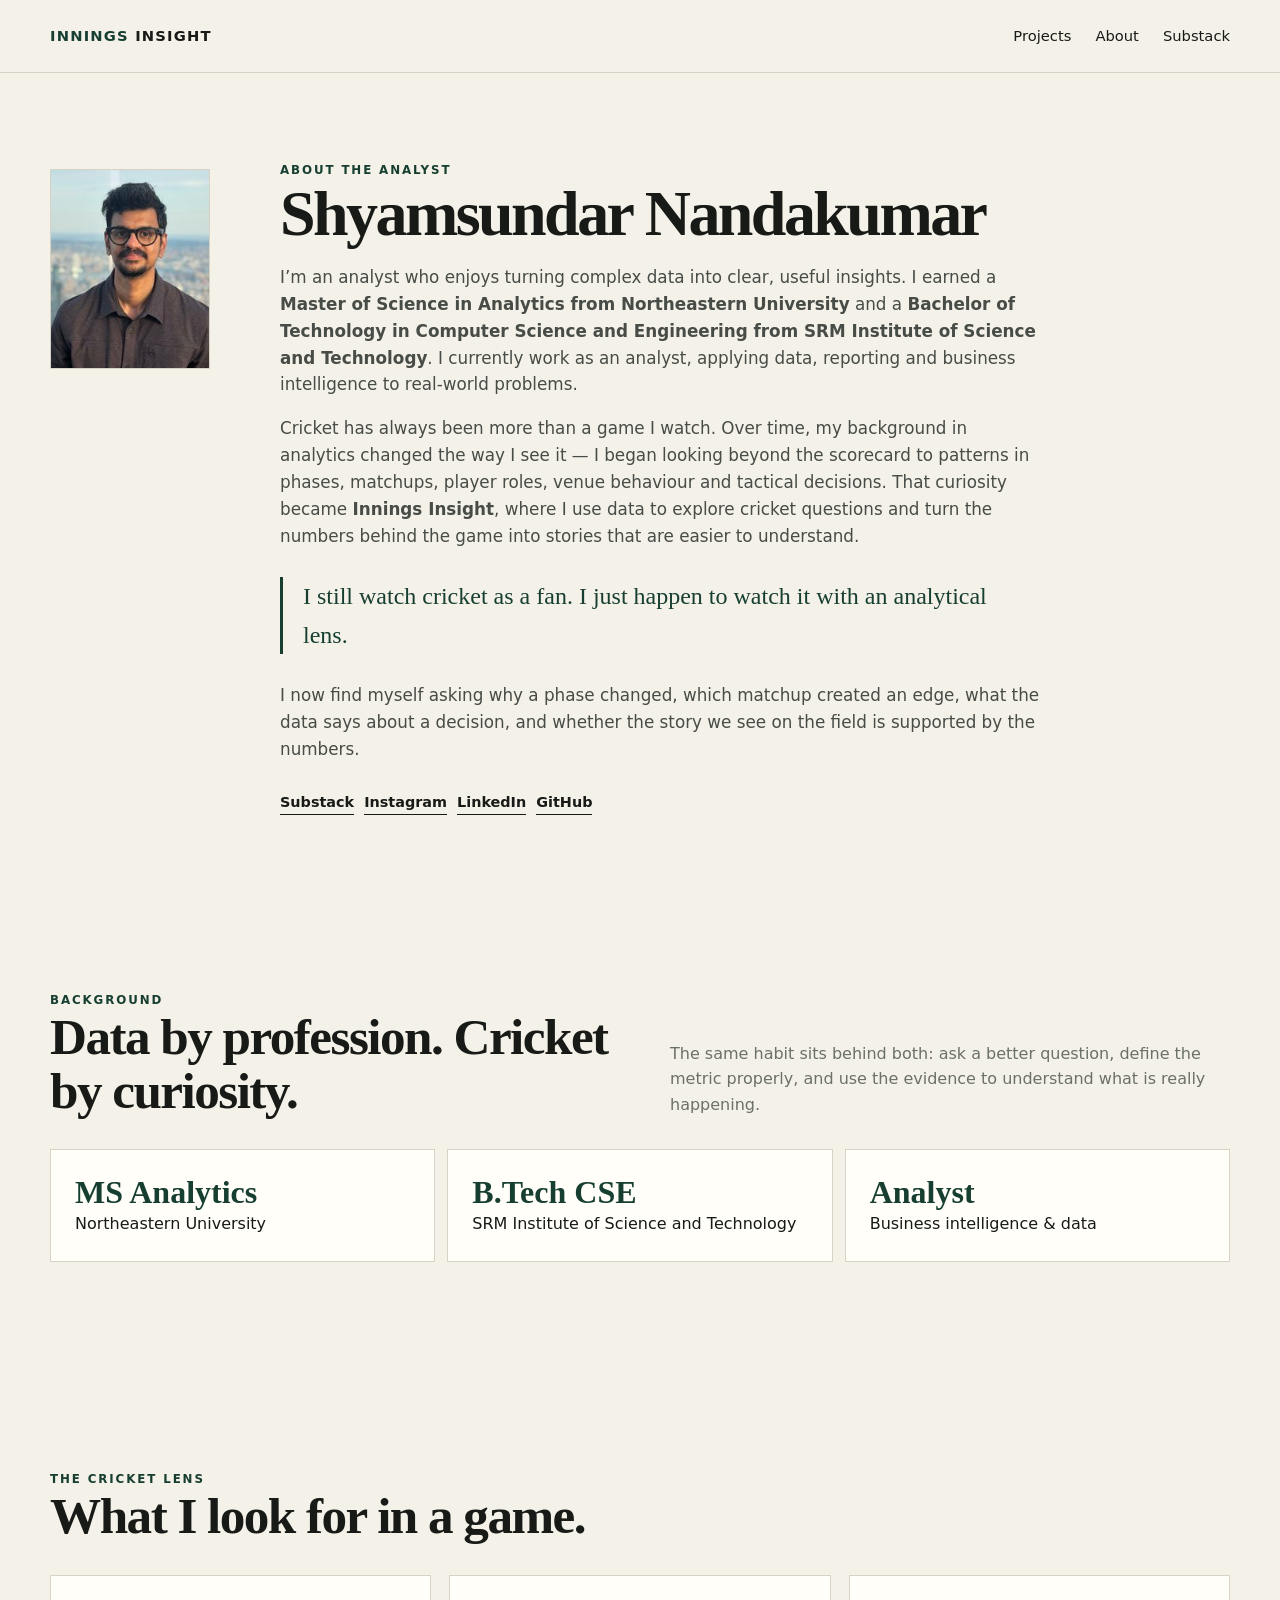
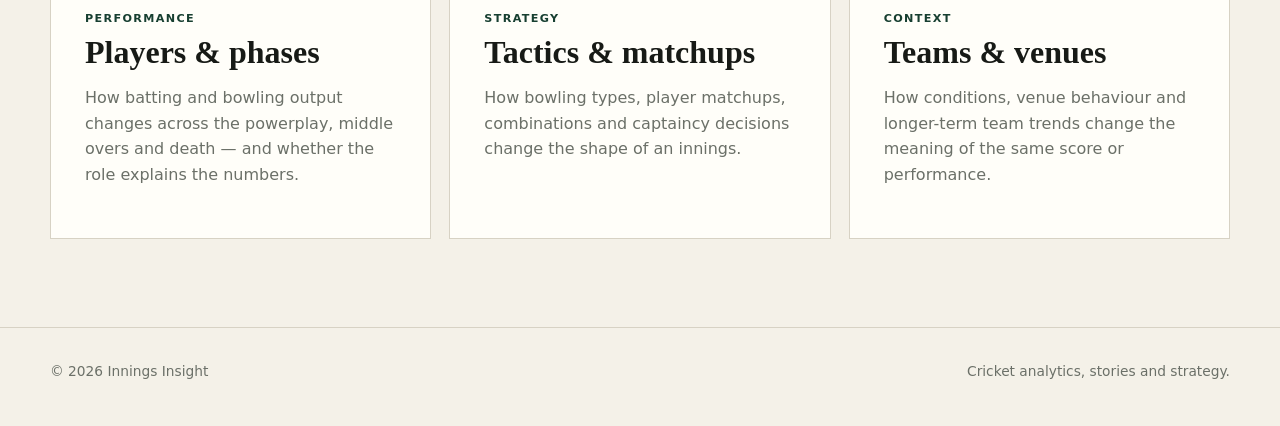
==== commit 7dd2c287: "Inline portrait image directly in About page" ====
--- a/site/about.html
+++ b/site/about.html
@@ -1 +1 @@
-<!doctype html><html lang="en"><head><meta charset="utf-8"><meta name="viewport" content="width=device-width,initial-scale=1"><title>About — Innings Insight</title><meta name="description" content="About Shyamsundar Nandakumar, analyst and creator of Innings Insight."><link rel="stylesheet" href="styles.css"><style>.about-copy>p,.about-copy>.quote{display:block!important}.about-copy h1:after{content:none!important;display:none!important}.about-grid{grid-template-columns:210px 1fr!important;gap:44px!important;align-items:start!important}.portrait{display:block!important;width:180px!important;height:225px!important;aspect-ratio:auto!important;object-fit:cover!important;border:1px solid var(--line)!important;background:var(--paper-2)!important;margin-top:8px!important}.about-copy h1{font-size:clamp(3rem,5vw,5rem)!important}.about-copy p{max-width:760px}.quote{max-width:720px}@media(max-width:900px){.about-grid{grid-template-columns:1fr!important}.portrait{width:160px!important;height:200px!important;margin-bottom:12px!important}}</style></head><body><nav class="nav"><div class="wrap nav-inner"><a class="brand" href="index.html"><span>Innings</span> Insight</a><div class="nav-links"><a href="projects.html">Projects</a><a href="about.html">About</a><a href="https://inningsinsiders.substack.com/" target="_blank" rel="noreferrer">Substack</a></div></div></nav><main><section><div class="wrap about-grid"><div><img class="portrait" src="profile-sharp.svg" alt="Shyamsundar Nandakumar"></div><div class="about-copy"><div class="eyebrow">About the analyst</div><h1>Shyamsundar Nandakumar</h1><p>I’m an analyst who enjoys turning complex data into clear, useful insights. I earned a <strong>Master of Science in Analytics from Northeastern University</strong> and a <strong>Bachelor of Technology in Computer Science and Engineering from SRM Institute of Science and Technology</strong>. I currently work as an analyst, applying data, reporting and business intelligence to real-world problems.</p><p>Cricket has always been more than a game I watch. Over time, my background in analytics changed the way I see it — I began looking beyond the scorecard to patterns in phases, matchups, player roles, venue behaviour and tactical decisions. That curiosity became <strong>Innings Insight</strong>, where I use data to explore cricket questions and turn the numbers behind the game into stories that are easier to understand.</p><div class="quote">I still watch cricket as a fan. I just happen to watch it with an analytical lens.</div><p>I now find myself asking why a phase changed, which matchup created an edge, what the data says about a decision, and whether the story we see on the field is supported by the numbers.</p><div class="social-row"><a href="https://inningsinsiders.substack.com/" target="_blank" rel="noreferrer">Substack</a><a href="https://www.instagram.com/inningsinsiders" target="_blank" rel="noreferrer">Instagram</a><a href="https://www.linkedin.com/in/shyamsundar-nandakumar/" target="_blank" rel="noreferrer">LinkedIn</a><a href="https://github.com/shyamsundar0910/innings-insight" target="_blank" rel="noreferrer">GitHub</a></div></div></div></section><section><div class="wrap"><div class="section-head"><div><div class="eyebrow">Background</div><h2>Data by profession. Cricket by curiosity.</h2></div><p>The same habit sits behind both: ask a better question, define the metric properly, and use the evidence to understand what is really happening.</p></div><div class="kpi-grid"><div class="kpi"><strong>MS Analytics</strong><span>Northeastern University</span></div><div class="kpi"><strong>B.Tech CSE</strong><span>SRM Institute of Science and Technology</span></div><div class="kpi"><strong>Analyst</strong><span>Business intelligence &amp; data</span></div></div></div></section><section><div class="wrap"><div class="section-head"><div><div class="eyebrow">The cricket lens</div><h2>What I look for in a game.</h2></div></div><div class="cards"><div class="panel"><div class="smallcaps">Performance</div><h3>Players &amp; phases</h3><p>How batting and bowling output changes across the powerplay, middle overs and death — and whether the role explains the numbers.</p></div><div class="panel"><div class="smallcaps">Strategy</div><h3>Tactics &amp; matchups</h3><p>How bowling types, player matchups, combinations and captaincy decisions change the shape of an innings.</p></div><div class="panel"><div class="smallcaps">Context</div><h3>Teams &amp; venues</h3><p>How conditions, venue behaviour and longer-term team trends change the meaning of the same score or performance.</p></div></div></div></section></main><footer class="footer"><div class="wrap footer-inner"><span>© 2026 Innings Insight</span><span>Cricket analytics, stories and strategy.</span></div></footer></body></html>+<!doctype html><html lang="en"><head><meta charset="utf-8"><meta name="viewport" content="width=device-width,initial-scale=1"><title>About — Innings Insight</title><meta name="description" content="About Shyamsundar Nandakumar, analyst and creator of Innings Insight."><link rel="stylesheet" href="styles.css"><style>.about-copy>p,.about-copy>.quote{display:block!important}.about-copy h1:after{content:none!important;display:none!important}.about-grid{grid-template-columns:190px 1fr!important;gap:40px!important;align-items:start!important}.portrait{display:block!important;width:160px!important;height:200px!important;aspect-ratio:auto!important;object-fit:cover!important;border:1px solid var(--line)!important;background:var(--paper-2)!important;margin-top:8px!important}.about-copy h1{font-size:clamp(3rem,5vw,5rem)!important}.about-copy p{max-width:760px}.quote{max-width:720px}@media(max-width:900px){.about-grid{grid-template-columns:1fr!important}.portrait{width:150px!important;height:188px!important;margin-bottom:12px!important}}</style></head><body><nav class="nav"><div class="wrap nav-inner"><a class="brand" href="index.html"><span>Innings</span> Insight</a><div class="nav-links"><a href="projects.html">Projects</a><a href="about.html">About</a><a href="https://inningsinsiders.substack.com/" target="_blank" rel="noreferrer">Substack</a></div></div></nav><main><section><div class="wrap about-grid"><div><img class="portrait" src="[data-uri]" alt="Shyamsundar Nandakumar"></div><div class="about-copy"><div class="eyebrow">About the analyst</div><h1>Shyamsundar Nandakumar</h1><p>I’m an analyst who enjoys turning complex data into clear, useful insights. I earned a <strong>Master of Science in Analytics from Northeastern University</strong> and a <strong>Bachelor of Technology in Computer Science and Engineering from SRM Institute of Science and Technology</strong>. I currently work as an analyst, applying data, reporting and business intelligence to real-world problems.</p><p>Cricket has always been more than a game I watch. Over time, my background in analytics changed the way I see it — I began looking beyond the scorecard to patterns in phases, matchups, player roles, venue behaviour and tactical decisions. That curiosity became <strong>Innings Insight</strong>, where I use data to explore cricket questions and turn the numbers behind the game into stories that are easier to understand.</p><div class="quote">I still watch cricket as a fan. I just happen to watch it with an analytical lens.</div><p>I now find myself asking why a phase changed, which matchup created an edge, what the data says about a decision, and whether the story we see on the field is supported by the numbers.</p><div class="social-row"><a href="https://inningsinsiders.substack.com/" target="_blank" rel="noreferrer">Substack</a><a href="https://www.instagram.com/inningsinsiders" target="_blank" rel="noreferrer">Instagram</a><a href="https://www.linkedin.com/in/shyamsundar-nandakumar/" target="_blank" rel="noreferrer">LinkedIn</a><a href="https://github.com/shyamsundar0910/innings-insight" target="_blank" rel="noreferrer">GitHub</a></div></div></div></section><section><div class="wrap"><div class="section-head"><div><div class="eyebrow">Background</div><h2>Data by profession. Cricket by curiosity.</h2></div><p>The same habit sits behind both: ask a better question, define the metric properly, and use the evidence to understand what is really happening.</p></div><div class="kpi-grid"><div class="kpi"><strong>MS Analytics</strong><span>Northeastern University</span></div><div class="kpi"><strong>B.Tech CSE</strong><span>SRM Institute of Science and Technology</span></div><div class="kpi"><strong>Analyst</strong><span>Business intelligence &amp; data</span></div></div></div></section><section><div class="wrap"><div class="section-head"><div><div class="eyebrow">The cricket lens</div><h2>What I look for in a game.</h2></div></div><div class="cards"><div class="panel"><div class="smallcaps">Performance</div><h3>Players &amp; phases</h3><p>How batting and bowling output changes across the powerplay, middle overs and death — and whether the role explains the numbers.</p></div><div class="panel"><div class="smallcaps">Strategy</div><h3>Tactics &amp; matchups</h3><p>How bowling types, player matchups, combinations and captaincy decisions change the shape of an innings.</p></div><div class="panel"><div class="smallcaps">Context</div><h3>Teams &amp; venues</h3><p>How conditions, venue behaviour and longer-term team trends change the meaning of the same score or performance.</p></div></div></div></section></main><footer class="footer"><div class="wrap footer-inner"><span>© 2026 Innings Insight</span><span>Cricket analytics, stories and strategy.</span></div></footer></body></html>
